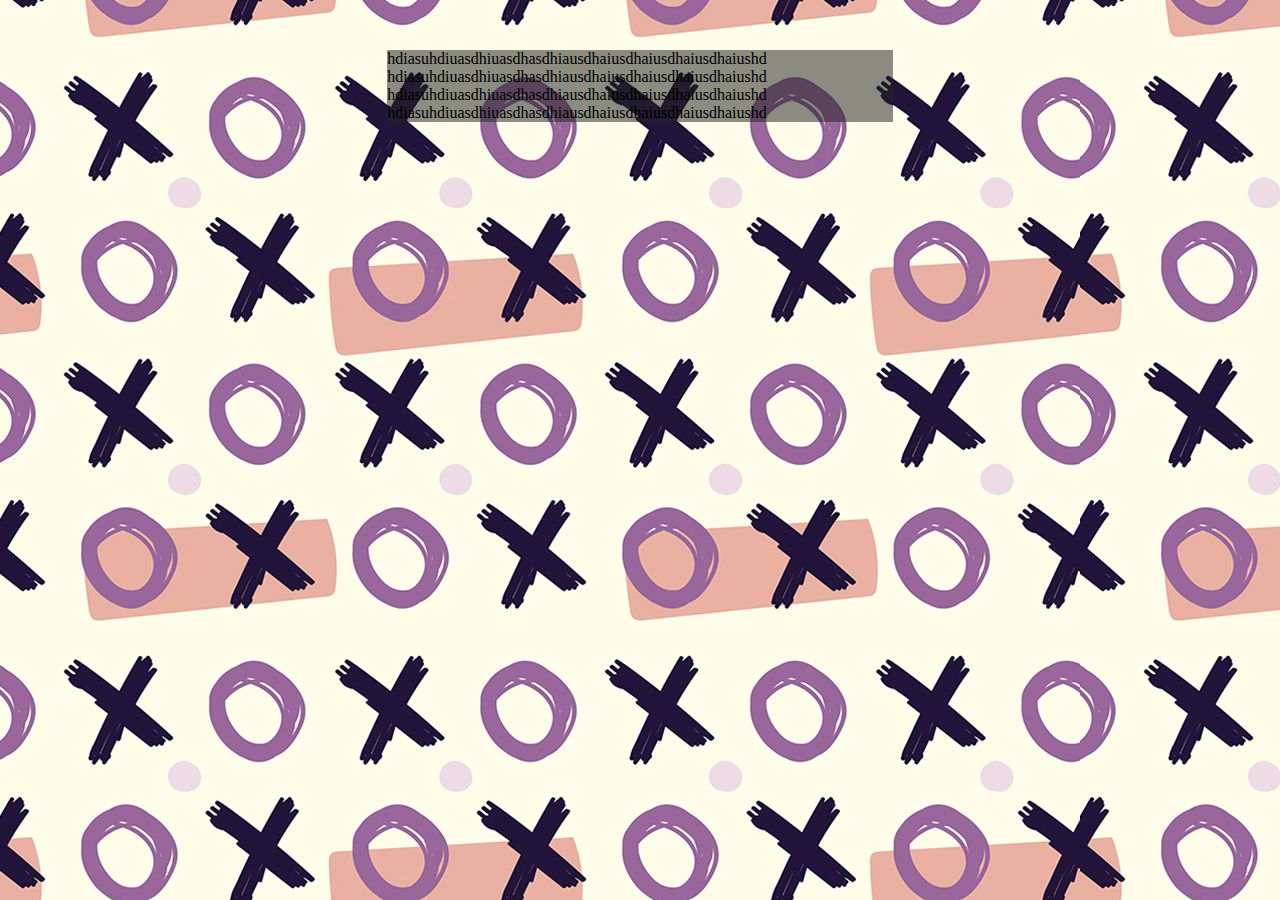
==== jogo_da_velha/index.html @ d31973be "inicio do desenvolvimento do jogo proposto" ====
<!DOCTYPE html>
<html lang="en">
<head>
    <meta charset="UTF-8">
    <meta http-equiv="X-UA-Compatible" content="IE=edge">
    <meta name="viewport" content="width=device-width, initial-scale=1.0">
    <link rel="stylesheet" href="jdv.css">
    <title>Jogo da Velha</title>
</head>
<body>
    
<div class="divCentral">

    <div class="conteinerJogo">
        <p>hdiasuhdiuasdhiuasdhasdhiausdhaiusdhaiusdhaiusdhaiushd <br>
            hdiasuhdiuasdhiuasdhasdhiausdhaiusdhaiusdhaiusdhaiushd <br>
            hdiasuhdiuasdhiuasdhasdhiausdhaiusdhaiusdhaiusdhaiushd <br>
            hdiasuhdiuasdhiuasdhasdhiausdhaiusdhaiusdhaiusdhaiushd <br></p>
    </div>

</div>
<script src="js_jdv"></script>
</body>
</html>
---- jogo_da_velha/jdv.css ----
body{
    background-image: url(./image/papel_de_parede_jogo_da_velha.jpg);
}
.conteinerJogo{
    background-color:  #23242385;
   /* width: 100px;*/
   /* height: 250px;*/
    margin-top: 50px;
    margin-left:30%;
    margin-right:30%;

}
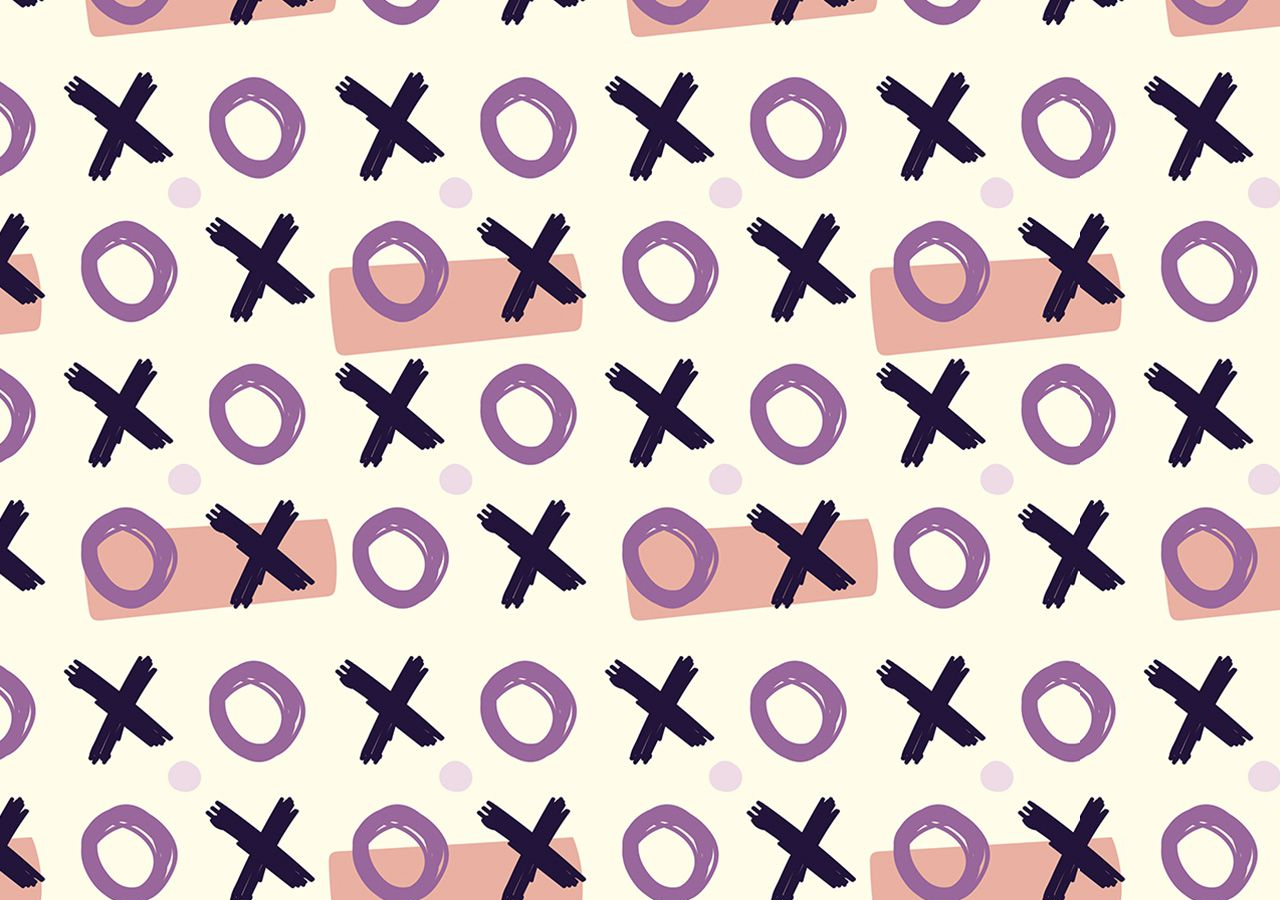
==== commit 4c608d99: "Criação de arquivo jogo da velha, new work" ====
--- a/jogo_da_velha/index.html
+++ b/jogo_da_velha/index.html
@@ -12,10 +12,15 @@
 <div class="divCentral">
 
     <div class="conteinerJogo">
-        <p>hdiasuhdiuasdhiuasdhasdhiausdhaiusdhaiusdhaiusdhaiushd <br>
-            hdiasuhdiuasdhiuasdhasdhiausdhaiusdhaiusdhaiusdhaiushd <br>
-            hdiasuhdiuasdhiuasdhasdhiausdhaiusdhaiusdhaiusdhaiushd <br>
-            hdiasuhdiuasdhiuasdhasdhiausdhaiusdhaiusdhaiusdhaiushd <br></p>
+        <div class="tabuleiro" id="cs1"></div>
+        <div class="tabuleiro" id="cs2"></div>
+        <div class="tabuleiro" id="cs3"></div>
+        <div class="tabuleiro" id="cs4"></div>
+        <div class="tabuleiro" id="cs5"></div>
+        <div class="tabuleiro" id="cs6"></div>
+        <div class="tabuleiro" id="cs7"></div>
+        <div class="tabuleiro" id="cs8"></div>
+        <div class="tabuleiro" id="cs9"></div>
     </div>
 
 </div>
--- a/jogo_da_velha/jdv.css
+++ b/jogo_da_velha/jdv.css
@@ -3,10 +3,9 @@
 }
 .conteinerJogo{
     background-color:  #23242385;
-   /* width: 100px;*/
-   /* height: 250px;*/
+    margin: auto;
     margin-top: 50px;
     margin-left:30%;
     margin-right:30%;
 
-}+}
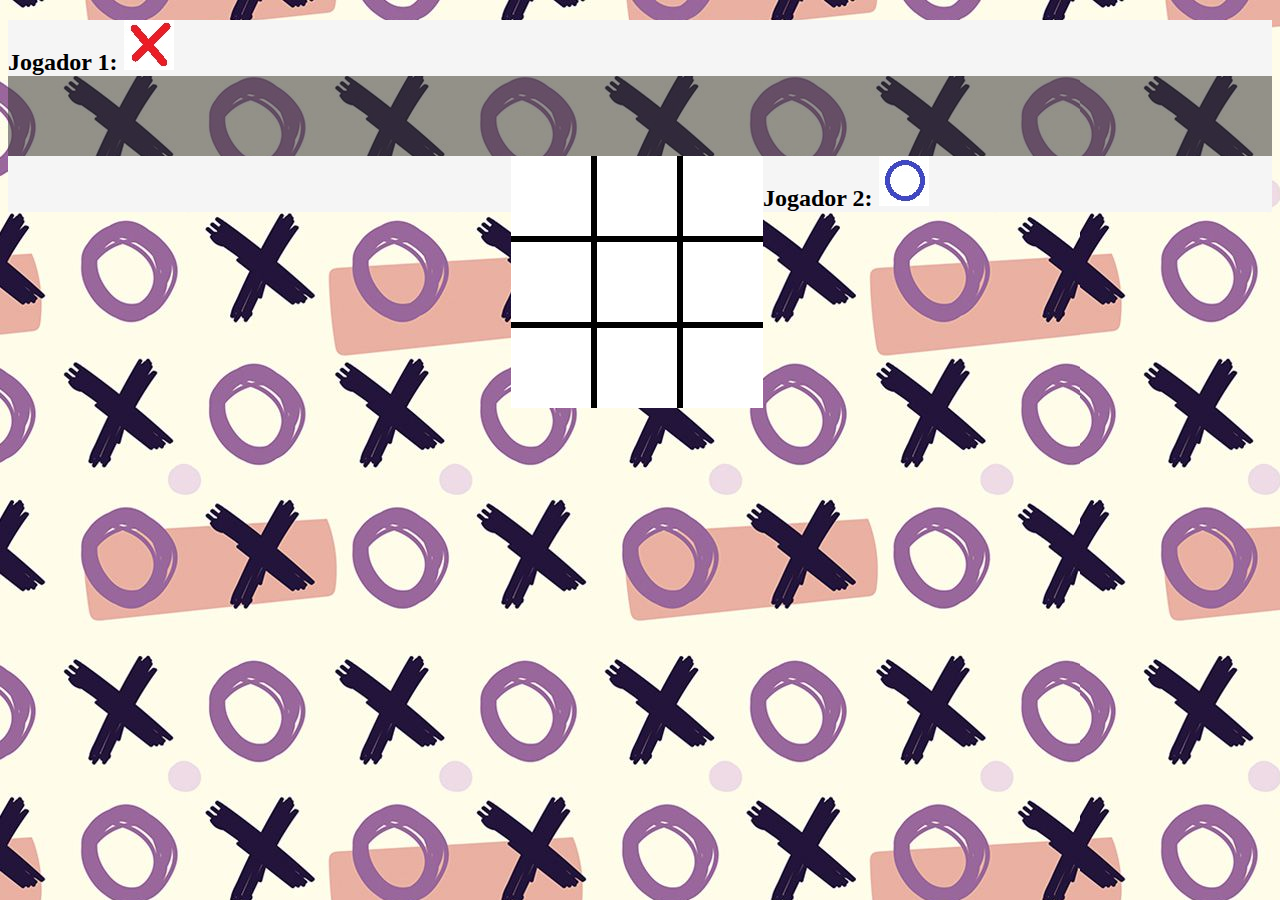
==== commit 6b983e3d: "criando jogadores" ====
--- a/jogo_da_velha/index.html
+++ b/jogo_da_velha/index.html
@@ -10,6 +10,11 @@
 <body>
     
 <div class="divCentral">
+    <div class="contJ1">
+        <div class="jogador1">
+            <h2>Jogador 1: <img src="./image/X.jpg"> </h2>
+        </div>
+    </div>
 
     <div class="conteinerJogo">
         <div class="tabuleiro" id="cs1"></div>
@@ -23,6 +28,12 @@
         <div class="tabuleiro" id="cs9"></div>
     </div>
 
+    <div class="contJ2">
+        <div class="jogador2">
+            <h2>Jogador 2: <img src="./image/O.jpg"> </h2>
+        </div>
+    </div>
+
 </div>
 <script src="js_jdv"></script>
 </body>
--- a/jogo_da_velha/jdv.css
+++ b/jogo_da_velha/jdv.css
@@ -1,11 +1,82 @@
 body{
     background-image: url(./image/papel_de_parede_jogo_da_velha.jpg);
+}
+.divCentral{
+    background-color: rgba(61, 60, 60, 0.555);
+    margin: auto;
+    border-radius: 10px;
+    
 }
 .conteinerJogo{
     background-color:  #23242385;
     margin: auto;
-    margin-top: 50px;
-    margin-left:30%;
-    margin-right:30%;
+    margin-top: 80px;
+    width: 258px; /*(width tabuleiro + 6px borda) * 3(casas) */
 
 }
+
+.jogador1{
+    background-color: whitesmoke;
+}
+
+.jogador2{
+    background-color: whitesmoke;
+}
+
+.tabuleiro{
+    float: left;
+    background-color: rgb(255, 255, 255);
+    height: 80px;
+    width: 80px;
+    border-color: black;
+    
+}
+
+#cs1{
+    border-style: solid;
+    border-left-style: none;
+    border-top-style: none;
+}
+
+#cs2{  
+    border-style: solid;
+    border-top-style: none;
+}
+
+#cs3{  
+    border-style: solid;
+    border-top-style: none;
+    border-right-style: none;
+}
+
+#cs4{
+    border-style: solid;
+    border-left-style: none;
+}
+
+#cs5{
+    border-style: solid;
+    
+}
+
+#cs6{
+    border-style: solid;
+    border-right-style: none;
+}
+
+#cs7{
+    border-style: solid;
+    border-left-style: none;
+    border-bottom-style: none;
+}
+
+#cs8{
+    border-style: solid;
+    border-bottom-style: none;
+}
+
+#cs9{
+    border-style: solid;
+    border-right-style: none;
+    border-bottom-style: none;
+}
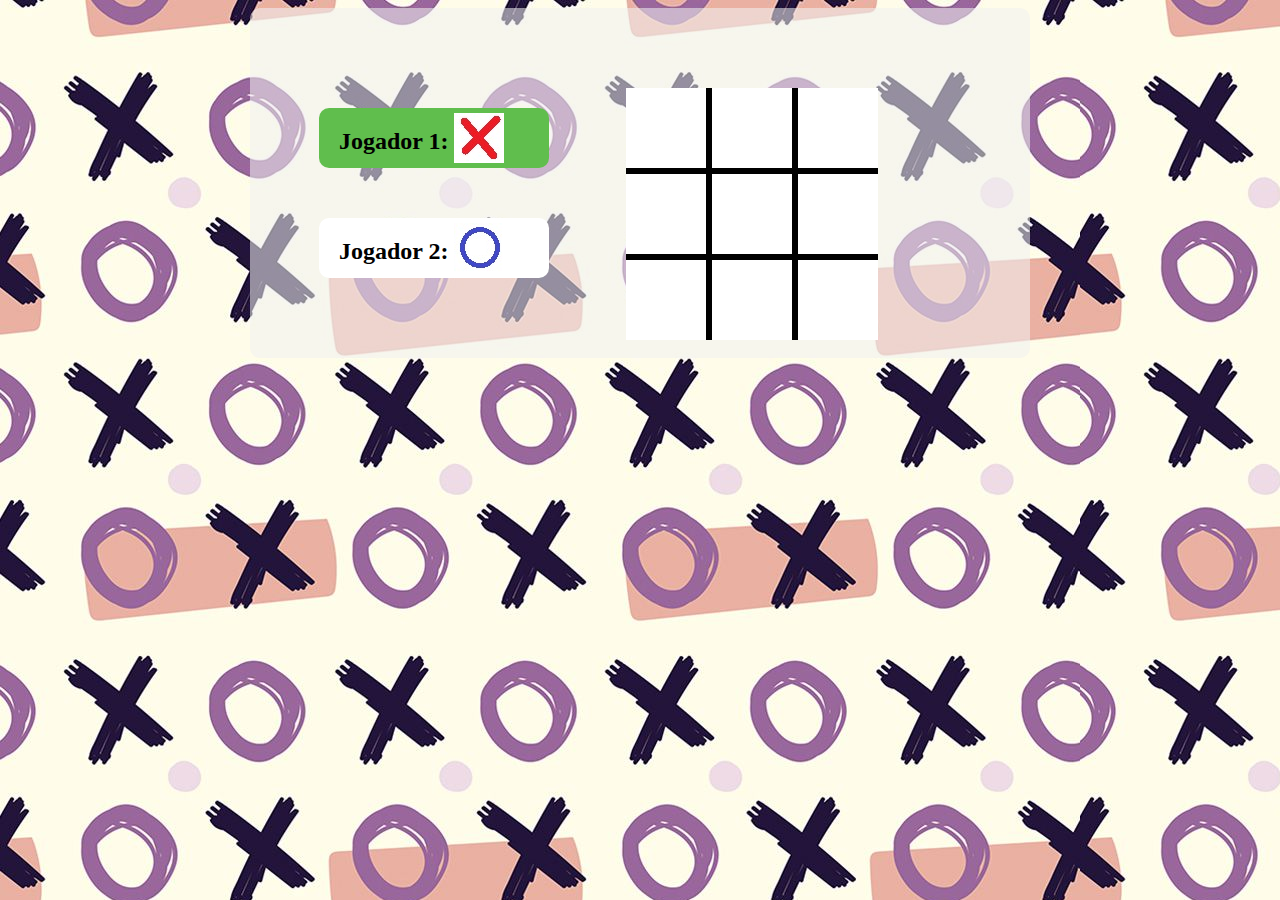
==== commit 27342cda: "inserindo js" ====
--- a/jogo_da_velha/index.html
+++ b/jogo_da_velha/index.html
@@ -10,30 +10,37 @@
 <body>
     
 <div class="divCentral">
-    <div class="contJ1">
-        <div class="jogador1">
-            <h2>Jogador 1: <img src="./image/X.jpg"> </h2>
+
+    <div class="jogadores">
+        <div id="jogador1">
+            <h2>Jogador 1: </h2>
+            <img id="imgX" src="./image/X.jpg">
+        </div>
+
+        <div id="jogador2">
+            <h2>Jogador 2:  </h2>
+            <img src="./image/O.jpg">
         </div>
     </div>
 
     <div class="conteinerJogo">
-        <div class="tabuleiro" id="cs1"></div>
-        <div class="tabuleiro" id="cs2"></div>
-        <div class="tabuleiro" id="cs3"></div>
-        <div class="tabuleiro" id="cs4"></div>
-        <div class="tabuleiro" id="cs5"></div>
-        <div class="tabuleiro" id="cs6"></div>
-        <div class="tabuleiro" id="cs7"></div>
-        <div class="tabuleiro" id="cs8"></div>
-        <div class="tabuleiro" id="cs9"></div>
+        <div class="tabuleiro" id="cs1" jogada=""></div>
+        <div class="tabuleiro" id="cs2" jogada=""></div>
+        <div class="tabuleiro" id="cs3" jogada=""></div>
+
+        <div class="tabuleiro" id="cs4" jogada=""></div>
+        <div class="tabuleiro" id="cs5" jogada=""></div>
+        <div class="tabuleiro" id="cs6" jogada=""></div>
+
+        <div class="tabuleiro" id="cs7" jogada=""></div>
+        <div class="tabuleiro" id="cs8" jogada=""></div>
+        <div class="tabuleiro" id="cs9" jogada=""></div>
     </div>
 
-    <div class="contJ2">
-        <div class="jogador2">
-            <h2>Jogador 2: <img src="./image/O.jpg"> </h2>
-        </div>
-    </div>
-
+    
+        
+    
+<br>
 </div>
 <script src="js_jdv"></script>
 </body>
--- a/jogo_da_velha/jdv.css
+++ b/jogo_da_velha/jdv.css
@@ -2,33 +2,59 @@
     background-image: url(./image/papel_de_parede_jogo_da_velha.jpg);
 }
 .divCentral{
-    background-color: rgba(61, 60, 60, 0.555);
+    background-color: rgba(240, 240, 240, 0.555);
     margin: auto;
     border-radius: 10px;
+    display: flex;
+    height: 350px;
+    width: 780px;
+}
+.jogadores{
+   flex-wrap: wrap;
+}
+#jogador1 , #jogador2{
+    padding-left: 20px;
+    padding-right: 10px;
+    display: flex;
+    border-radius: 10px;
+    height: 60px;
+    width: 200px;
+    margin-left: 30%;
     
 }
+#jogador2{
+    margin-top: 50px;
+    background-color: white;
+}
+#jogador1{
+    margin-top: 100px;
+    margin-bottom: 0px;
+    background-color: rgb(96, 190, 77);
+}
+#jogador1 img, #jogador2 img{
+    padding: 5px;    
+}
+
 .conteinerJogo{
-    background-color:  #23242385;
+    
     margin: auto;
     margin-top: 80px;
+    margin-bottom: 80px;
+    align-items: center;
     width: 258px; /*(width tabuleiro + 6px borda) * 3(casas) */
+    height: 258px;
 
-}
-
-.jogador1{
-    background-color: whitesmoke;
-}
-
-.jogador2{
-    background-color: whitesmoke;
 }
 
 .tabuleiro{
     float: left;
     background-color: rgb(255, 255, 255);
-    height: 80px;
+    height: 60px;
     width: 80px;
+    padding-top: 20px;
+    text-align: center;
     border-color: black;
+    
     
 }
 
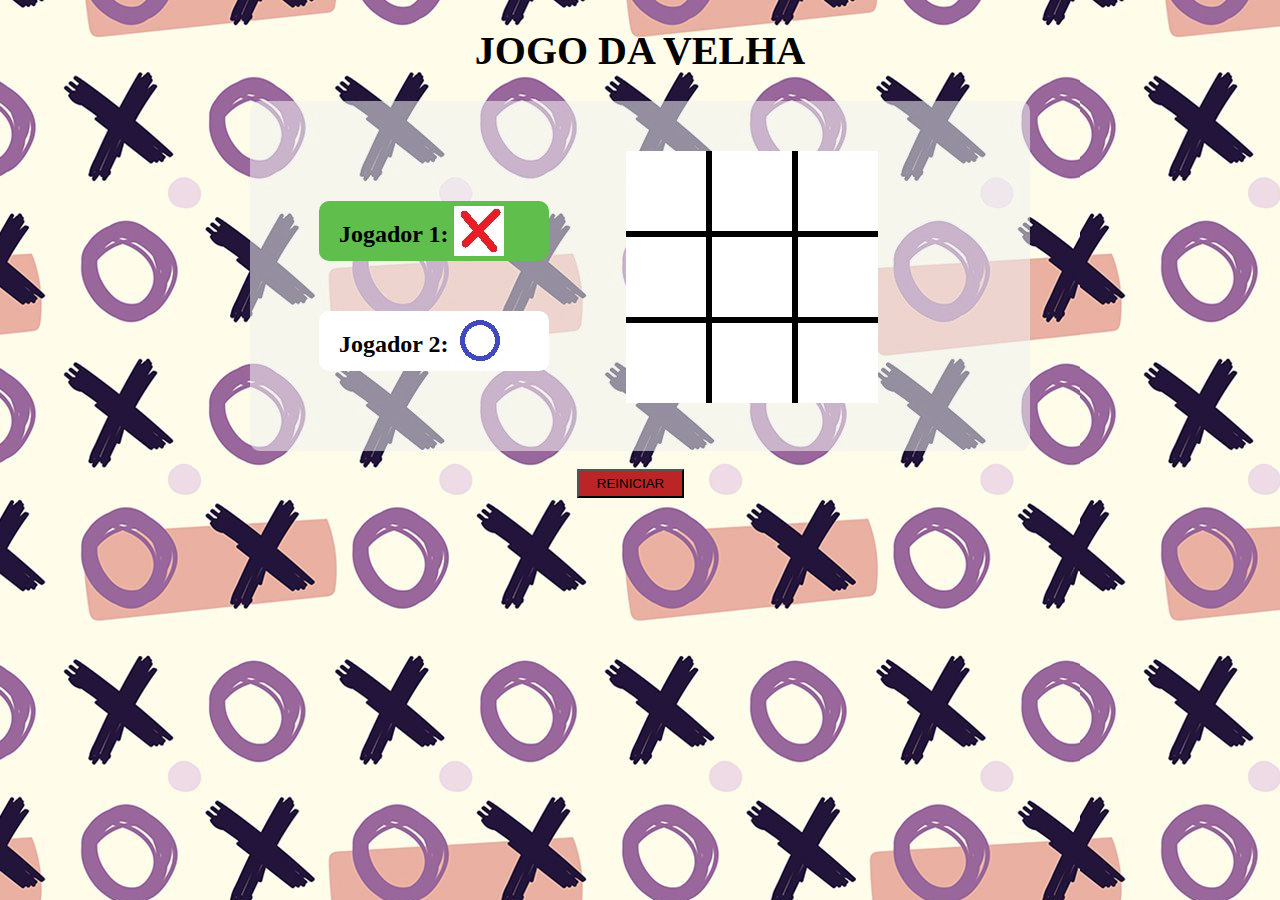
==== commit 6e52e2a3: "funções de tela add" ====
--- a/jogo_da_velha/index.html
+++ b/jogo_da_velha/index.html
@@ -8,6 +8,8 @@
     <title>Jogo da Velha</title>
 </head>
 <body>
+    
+<div class="titulo"><h1>JOGO DA VELHA</h1></div> 
     
 <div class="divCentral">
 
@@ -23,7 +25,8 @@
         </div>
     </div>
 
-    <div class="conteinerJogo">
+    <div class="conteinerJogo" id="idTabuleiro">
+
         <div class="tabuleiro" id="cs1" jogada=""></div>
         <div class="tabuleiro" id="cs2" jogada=""></div>
         <div class="tabuleiro" id="cs3" jogada=""></div>
@@ -35,13 +38,12 @@
         <div class="tabuleiro" id="cs7" jogada=""></div>
         <div class="tabuleiro" id="cs8" jogada=""></div>
         <div class="tabuleiro" id="cs9" jogada=""></div>
-    </div>
+    </div> 
+</div>
+<br>
+<input class="reiniciar" type ="button" value="REINICIAR" onclick="reiniciar()"/>
 
-    
-        
-    
-<br>
-</div>
-<script src="js_jdv"></script>
+
+<script src="js_jdv.js"></script>
 </body>
 </html>--- a/jogo_da_velha/jdv.css
+++ b/jogo_da_velha/jdv.css
@@ -29,16 +29,20 @@
 #jogador1{
     margin-top: 100px;
     margin-bottom: 0px;
-    background-color: rgb(96, 190, 77);
+    background-color: white;
 }
 #jogador1 img, #jogador2 img{
     padding: 5px;    
 }
-
+.titulo{
+    text-align: center;
+    font-size: 20px;
+    margin-top: 20px;
+}
 .conteinerJogo{
     
     margin: auto;
-    margin-top: 80px;
+    margin-top: 50px;
     margin-bottom: 80px;
     align-items: center;
     width: 258px; /*(width tabuleiro + 6px borda) * 3(casas) */
@@ -106,3 +110,9 @@
     border-right-style: none;
     border-bottom-style: none;
 }
+.reiniciar{
+  margin-left: 45%;
+  padding: 5px 18px;
+  color: rgb(0, 0, 0);
+  background-color: rgb(187, 37, 37);
+}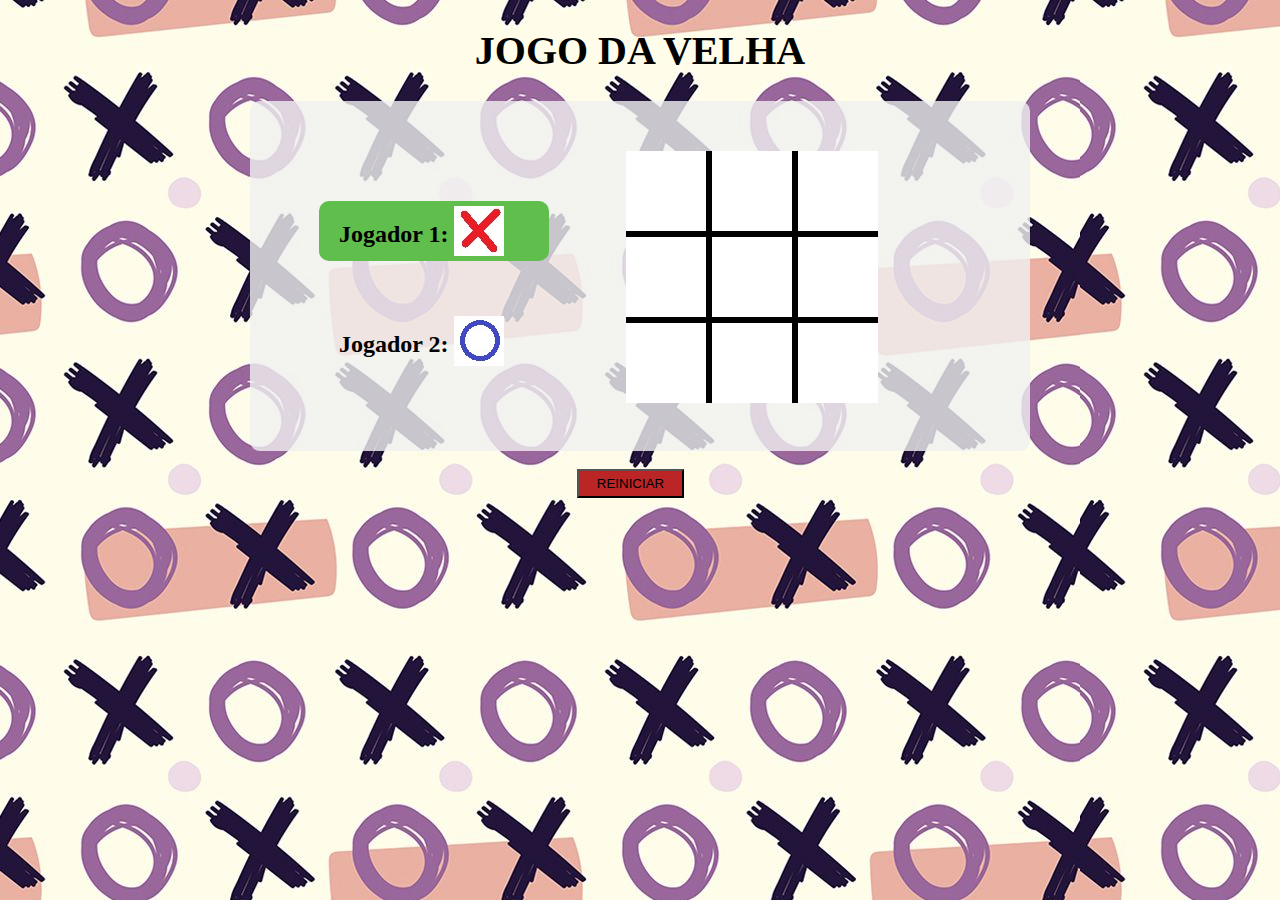
==== commit f67168a1: "inicialização rep jogo Bazinga" ====
--- a/jogo_da_velha/index.html
+++ b/jogo_da_velha/index.html
@@ -42,8 +42,6 @@
 </div>
 <br>
 <input class="reiniciar" type ="button" value="REINICIAR" onclick="reiniciar()"/>
-
-
 <script src="js_jdv.js"></script>
 </body>
 </html>--- a/jogo_da_velha/jdv.css
+++ b/jogo_da_velha/jdv.css
@@ -2,7 +2,7 @@
     background-image: url(./image/papel_de_parede_jogo_da_velha.jpg);
 }
 .divCentral{
-    background-color: rgba(240, 240, 240, 0.555);
+    background-color: rgba(240, 240, 240, 0.808);
     margin: auto;
     border-radius: 10px;
     display: flex;
@@ -24,12 +24,12 @@
 }
 #jogador2{
     margin-top: 50px;
-    background-color: white;
+    background-color: rgba(240, 240, 240, 0.808);
 }
 #jogador1{
     margin-top: 100px;
     margin-bottom: 0px;
-    background-color: white;
+    background-color: rgba(240, 240, 240, 0.808);
 }
 #jogador1 img, #jogador2 img{
     padding: 5px;    
